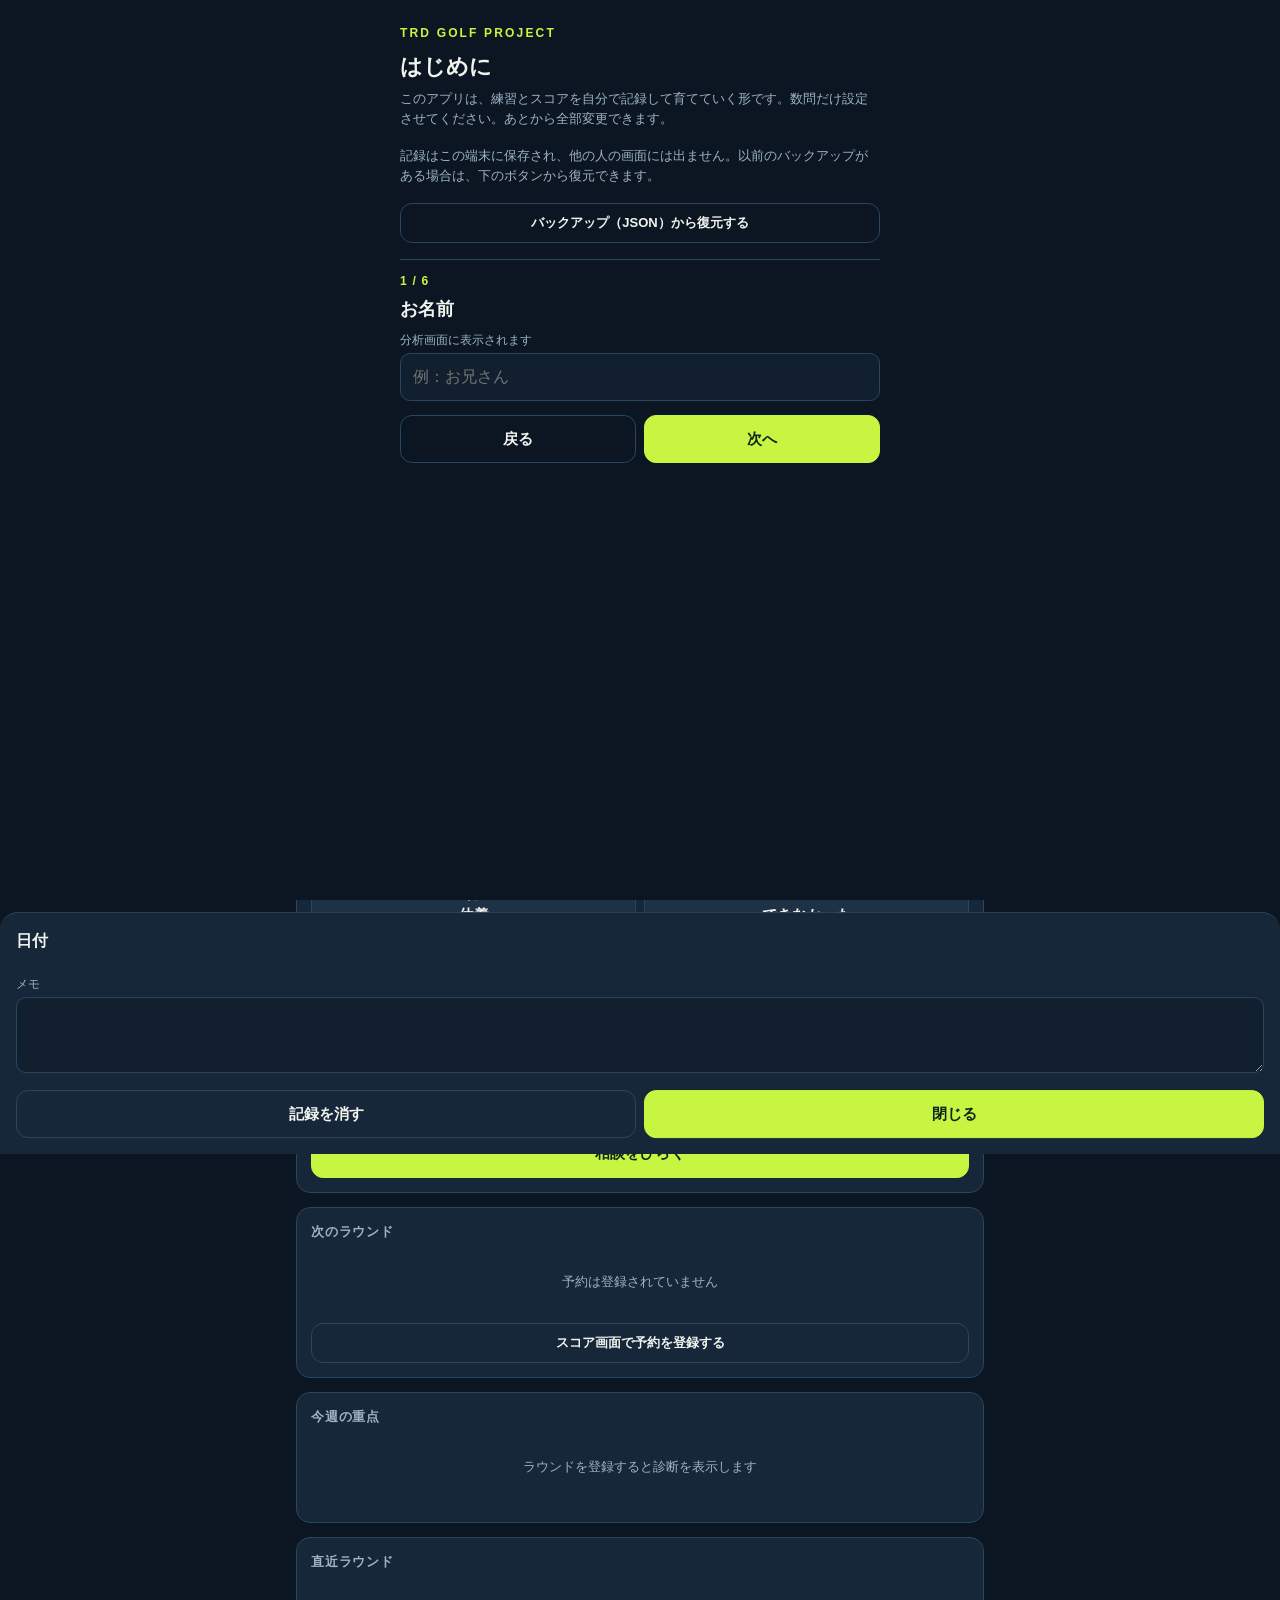
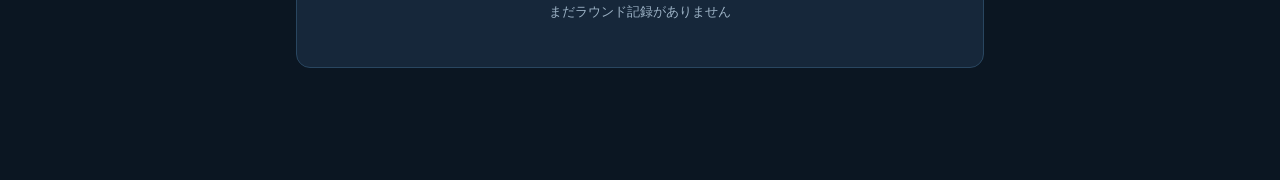
==== golf/index.html @ dbf5ac3a "無関係なエラーで警告帯が出る問題を修正 Safariの拡張機能など外部スクリプトのエラーは、詳細が伏せられた 「Script error.」（ファイル名・行番号なし）として届く。これをアプリの 異常と" ====
<!DOCTYPE html>
<html lang="ja">
  <head>
    <meta charset="UTF-8" />
    <meta
      name="viewport"
      content="width=device-width, initial-scale=1, viewport-fit=cover, maximum-scale=5"
    />
    <title>TRD GOLF PROJECT</title>
    <meta name="description" content="80台前半を、特別ではなく日常へ。練習継続・番手別キャリー・スコア管理を1つで。" />
    <meta name="theme-color" content="#0b1622" />
    <meta name="color-scheme" content="dark" />
    <meta name="robots" content="noindex" />

    <!-- iPhoneのホーム画面からアプリ風に起動する -->
    <meta name="apple-mobile-web-app-capable" content="yes" />
    <meta name="mobile-web-app-capable" content="yes" />
    <meta name="apple-mobile-web-app-status-bar-style" content="black-translucent" />
    <meta name="apple-mobile-web-app-title" content="TRD GOLF" />
    <link rel="apple-touch-icon" href="./icons/icon-180.png" />
    <link rel="icon" href="./icons/icon-192.png" />
    <link rel="manifest" href="./manifest.webmanifest" />
    <link rel="stylesheet" href="./css/style.css" />

    <!--
      読み込みに失敗したとき、無言で止まらずに理由を画面に出す。
      module より先に実行したいので、通常スクリプトで先頭に置く。
    -->
    <script>
      (function () {
        // 自分のスクリプト以外で起きたエラーは表示しない。
        // Safariの拡張機能や外部スクリプトのエラーは、ファイル名が空の
        // 「Script error.」として届くため、これを除外する。
        function isOurs(filename) {
          if (!filename) return false;
          return filename.indexOf(location.origin) === 0 || filename.charAt(0) === '/';
        }

        function showError(text) {
          var box = document.getElementById('boot-error');
          if (!box) {
            box = document.createElement('div');
            box.id = 'boot-error';
            box.setAttribute('role', 'alert');
            box.style.cssText =
              'position:fixed;left:0;right:0;top:0;z-index:999;background:#7a2a22;color:#ffe9e5;' +
              'font:13px/1.5 -apple-system,sans-serif;padding:12px 40px 12px 14px;white-space:pre-wrap;' +
              'word-break:break-word';
            var close = document.createElement('button');
            close.textContent = '×';
            close.setAttribute('aria-label', '閉じる');
            close.style.cssText =
              'position:absolute;top:6px;right:8px;width:32px;height:32px;border:none;background:none;' +
              'color:#ffe9e5;font-size:22px;line-height:1';
            close.onclick = function () {
              box.remove();
            };
            var text_ = document.createElement('span');
            text_.id = 'boot-error-text';
            box.appendChild(text_);
            box.appendChild(close);
            (document.body || document.documentElement).appendChild(box);
          }
          document.getElementById('boot-error-text').textContent =
            'アプリの読み込みでエラーが起きました。この文をそのまま送ってください。\n' + text;
        }

        window.addEventListener(
          'error',
          function (e) {
            if (e.target && e.target.tagName === 'SCRIPT') {
              var src = e.target.src || '';
              // 自分のスクリプトが読めなかったときだけ知らせる
              if (isOurs(src)) showError('スクリプトを読み込めません: ' + src);
              return;
            }
            if (!e.message) return;
            // 詳細が伏せられた外部エラーは無視する（アプリの動作には影響しない）
            if (!isOurs(e.filename)) return;
            showError(e.message + ' @ ' + e.filename + ':' + (e.lineno || ''));
          },
          true
        );

        window.addEventListener('unhandledrejection', function (e) {
          var reason = e.reason && e.reason.message ? e.reason.message : String(e.reason || '');
          // 外部サービス（クラウド同期）への接続失敗は画面側で案内しているので出さない
          if (!reason || reason.indexOf('Failed to fetch') >= 0 || reason.indexOf('NetworkError') >= 0) return;
          if (window.__trdGolfReady) return;
          showError('処理エラー: ' + reason);
        });

        // 起動できたかを確認する。app.js が動けば window.__trdGolfReady が立つ。
        window.addEventListener('load', function () {
          setTimeout(function () {
            if (!window.__trdGolfReady) {
              showError(
                '画面の初期化が完了しませんでした（対応していないブラウザの可能性があります）。\niOSのバージョンを設定＞一般＞情報でご確認ください。'
              );
            }
          }, 2500);
        });
      })();
    </script>
  </head>
  <body>
    <header class="app-header">
      <h1 class="app-title">TRD GOLF <span>PROJECT</span></h1>
      <p class="app-tagline">80台前半を、特別ではなく日常へ。</p>
    </header>

    <main>
      <!-- ================= ホーム ================= -->
      <div class="view" id="view-home">
        <div class="hero">
          <p class="hero-label">PROJECT DAY</p>
          <p class="hero-day" id="home-day">001</p>
          <p class="hero-sub" id="home-start">開始日 —</p>
          <div class="stat-grid">
            <div class="stat">
              <span class="stat-value" id="home-done">0</span>
              <span class="stat-label">実施日</span>
            </div>
            <div class="stat">
              <span class="stat-value" id="home-missed">0</span>
              <span class="stat-label">未実施日</span>
            </div>
            <div class="stat">
              <span class="stat-value accent" id="home-rate">—</span>
              <span class="stat-label">達成率</span>
            </div>
          </div>
        </div>

        <section class="card">
          <p class="card-title"><span id="home-today-label">今日のメニュー</span></p>
          <div class="menu-head">
            <div class="menu-day" id="home-weekday">日</div>
            <div>
              <p class="menu-title" id="home-menu-title">—</p>
              <p class="menu-meta" id="home-menu-meta">—</p>
            </div>
          </div>
          <ul class="steps" id="home-steps"></ul>
          <p class="section-note" id="home-menu-note"></p>
        </section>

        <section class="card">
          <p class="card-title">今日のステータス</p>
          <div class="btn-row" id="home-status"></div>
          <p class="inline-note" id="home-status-note">一部でも実施できた日は「一部だけ実施」で記録します。実施日として数えます。</p>
          <details class="group" style="margin-top: 10px">
            <summary>メモ・疲労度・痛みを記録する</summary>
            <div class="group-body">
              <div class="field">
                <label for="home-fatigue">疲労度（1:軽い 〜 5:重い）</label>
                <select id="home-fatigue">
                  <option value="">未入力</option>
                  <option value="1">1</option>
                  <option value="2">2</option>
                  <option value="3">3</option>
                  <option value="4">4</option>
                  <option value="5">5</option>
                </select>
              </div>
              <div class="field">
                <label for="home-pain">痛み</label>
                <select id="home-pain">
                  <option value="none">なし</option>
                  <option value="back">腰</option>
                  <option value="knee">膝</option>
                  <option value="shoulder">肩</option>
                  <option value="elbow">肘</option>
                </select>
              </div>
              <div class="field">
                <label for="home-memo">メモ</label>
                <textarea id="home-memo" placeholder="良かった感覚・気づき"></textarea>
              </div>
              <button class="btn-primary" id="home-memo-save">メモを保存</button>
            </div>
          </details>
        </section>

        <section class="card" id="home-consult-card">
          <p class="card-title">相談する</p>
          <p class="section-note" style="margin-top: 0">
            自分の記録をもとに答えます。数字の意味が分からないとき、何をすればいいか迷ったときに使ってください。
          </p>
          <button class="btn-primary" id="open-consult" style="width: 100%; margin-top: 10px">
            相談をひらく
          </button>
        </section>

        <section class="card" id="home-booking-card">
          <p class="card-title">次のラウンド</p>
          <div id="home-booking"></div>
        </section>

        <section class="card" id="home-advice-card">
          <p class="card-title">今週の重点</p>
          <div id="home-advice"></div>
        </section>

        <section class="card">
          <p class="card-title">直近ラウンド</p>
          <div id="home-last-round"></div>
        </section>
      </div>

      <!-- ================= 記録（カレンダー） ================= -->
      <div class="view" id="view-calendar" hidden>
        <section class="card">
          <div class="cal-nav">
            <button id="cal-prev" aria-label="前の月">‹</button>
            <span class="cal-month" id="cal-month">—</span>
            <button id="cal-next" aria-label="次の月">›</button>
          </div>
          <div class="cal-grid" id="cal-grid"></div>
          <div class="legend">
            <span><b>◎</b> 完了</span>
            <span><b>△</b> 一部</span>
            <span><b>休</b> 休養</span>
            <span><b>×</b> 未実施</span>
            <span>枠なし＝記録なし</span>
          </div>
          <p class="section-note">過去日をタップすると記録を修正できます。未来日は入力できません。</p>
        </section>

        <section class="card">
          <p class="card-title">この月の集計</p>
          <div class="stat-grid">
            <div class="stat">
              <span class="stat-value" id="cal-done">0</span>
              <span class="stat-label">実施日</span>
            </div>
            <div class="stat">
              <span class="stat-value" id="cal-missed">0</span>
              <span class="stat-label">未実施日</span>
            </div>
            <div class="stat">
              <span class="stat-value accent" id="cal-rate">—</span>
              <span class="stat-label">達成率</span>
            </div>
          </div>
          <p class="section-note">月曜（完全休養）は達成率の分母に含めません。</p>
        </section>

        <section class="card">
          <p class="card-title">プロジェクト設定</p>
          <div class="field">
            <label for="set-start">プロジェクト開始日</label>
            <input type="date" id="set-start" />
          </div>
          <div class="field-row">
            <div class="field">
              <label for="set-target">目標スコア</label>
              <input type="number" id="set-target" inputmode="numeric" min="60" max="120" />
            </div>
            <div class="field">
              <label for="set-first">第1段階の平均</label>
              <input type="number" id="set-first" inputmode="numeric" min="60" max="120" />
            </div>
          </div>
          <button class="btn-primary" id="set-save">設定を保存</button>
        </section>
      </div>

      <!-- ================= 練習 ================= -->
      <div class="view" id="view-practice" hidden>
        <section class="card">
          <p class="card-title">打ちっぱなし記録</p>
          <div class="field">
            <label for="rng-date">日付</label>
            <input type="date" id="rng-date" />
          </div>
          <p class="section-note" id="rng-menu-note"></p>
          <details class="group" open>
            <summary>7番アイアン（基準20球）</summary>
            <div class="group-body" id="rng-seven"></div>
          </details>
          <details class="group">
            <summary>ドライバー（10球・次打可能率）</summary>
            <div class="group-body" id="rng-driver"></div>
          </details>
          <details class="group">
            <summary>仮想グリーン攻略（10球）</summary>
            <div class="group-body" id="rng-green"></div>
          </details>
          <div class="field">
            <label for="rng-cue">今日効いたスイングの合図</label>
            <input type="text" id="rng-cue" placeholder="例：切り返しで右へ押し込む" />
          </div>
          <button class="btn-primary" id="rng-save">この日の練習を保存</button>
          <p class="inline-note" id="rng-saved-note"></p>
        </section>

        <section class="card">
          <p class="card-title">日曜の80球メニュー</p>
          <ul class="steps" id="sunday-drill"></ul>
        </section>

        <section class="card">
          <p class="card-title">番手別キャリー</p>
          <div class="carry-row carry-head">
            <span>番手</span><span style="text-align: right">基準(yd)</span><span style="text-align: right">安全(yd)</span>
          </div>
          <div id="carry-table"></div>
          <button class="btn-primary" id="carry-save" style="margin-top: 10px">キャリーを保存</button>
          <p class="section-note">
            番手選択は「基準」ではなく「安全」で決めると手前のミスが減ります。7Iは実測135〜140ydを前提にしています。
          </p>
        </section>

        <section class="card">
          <p class="card-title">直近4回の練習サマリ</p>
          <div id="range-summary"></div>
        </section>
      </div>

      <!-- ================= スコア ================= -->
      <div class="view" id="view-score" hidden>
        <section class="card">
          <p class="card-title">スコアを登録</p>
          <details class="group" id="score-form-group">
            <summary id="score-form-summary">＋ 新しいラウンドを登録する</summary>
            <div class="group-body">
              <input type="hidden" id="sc-id" />
              <div class="field">
                <label for="sc-date">日付 <span style="color: var(--lime)">必須</span></label>
                <input type="date" id="sc-date" />
              </div>
              <div class="field">
                <label for="sc-course">ゴルフ場 <span style="color: var(--lime)">必須</span></label>
                <select id="sc-course"></select>
                <p class="inline-note" id="sc-course-note"></p>
              </div>
              <div class="field-row">
                <div class="field">
                  <label for="sc-tee">使用ティー</label>
                  <select id="sc-tee">
                    <option value="レギュラー">レギュラー</option>
                    <option value="フロント">フロント</option>
                    <option value="バック">バック</option>
                    <option value="レディース">レディース</option>
                  </select>
                </div>
                <div class="field">
                  <label for="sc-holes">ホール数</label>
                  <select id="sc-holes">
                    <option value="18">18ホール</option>
                    <option value="9">9ホール（ハーフ）</option>
                  </select>
                </div>
              </div>
              <div class="field-row-3">
                <div class="field">
                  <label for="sc-out">OUT</label>
                  <input type="number" id="sc-out" inputmode="numeric" min="25" max="80" />
                </div>
                <div class="field">
                  <label for="sc-in">IN</label>
                  <input type="number" id="sc-in" inputmode="numeric" min="25" max="80" />
                </div>
                <div class="field">
                  <label for="sc-total">合計 <span style="color: var(--lime)">必須</span></label>
                  <input type="number" id="sc-total" inputmode="numeric" min="50" max="160" />
                </div>
              </div>
              <div class="field-row">
                <div class="field">
                  <label for="sc-putts">パット数</label>
                  <input type="number" id="sc-putts" inputmode="numeric" min="10" max="60" />
                </div>
                <div class="field">
                  <label for="sc-gir">パーオン数（/18）</label>
                  <input type="number" id="sc-gir" inputmode="numeric" min="0" max="18" />
                </div>
              </div>
              <div class="field-row">
                <div class="field">
                  <label for="sc-bogey">ボギーオン以内（/18）</label>
                  <input type="number" id="sc-bogey" inputmode="numeric" min="0" max="18" />
                </div>
                <div class="field">
                  <label for="sc-pen">OB・1ペナ数</label>
                  <input type="number" id="sc-pen" inputmode="numeric" min="0" max="20" />
                </div>
              </div>

              <details class="group">
                <summary>パット・グリーン周りの内訳</summary>
                <div class="group-body">
                  <div class="field-row">
                    <div class="field">
                      <label for="sc-3putt">3パット数</label>
                      <input type="number" id="sc-3putt" inputmode="numeric" min="0" max="18" />
                    </div>
                    <div class="field">
                      <label for="sc-3putt-gir">パーオン後の3パット</label>
                      <input type="number" id="sc-3putt-gir" inputmode="numeric" min="0" max="18" />
                    </div>
                  </div>
                  <div class="field-row">
                    <div class="field">
                      <label for="sc-shortside">ショートサイドへ外した回数</label>
                      <input type="number" id="sc-shortside" inputmode="numeric" min="0" max="18" />
                    </div>
                    <div class="field">
                      <label for="sc-carryshort">キャリー不足回数</label>
                      <input type="number" id="sc-carryshort" inputmode="numeric" min="0" max="18" />
                    </div>
                  </div>
                  <div class="field-row">
                    <div class="field">
                      <label for="sc-strategy">判断ミス回数</label>
                      <input type="number" id="sc-strategy" inputmode="numeric" min="0" max="18" />
                    </div>
                    <div class="field">
                      <label for="sc-triple">トリプル以上のホール数</label>
                      <input type="number" id="sc-triple" inputmode="numeric" min="0" max="18" />
                    </div>
                  </div>
                </div>
              </details>

              <details class="group">
                <summary>感覚と次回の課題</summary>
                <div class="group-body">
                  <div class="field">
                    <label for="sc-feel">今日もっとも良かった感覚</label>
                    <textarea id="sc-feel" placeholder="例：7Iでハンドファーストのまま打てた"></textarea>
                  </div>
                  <div class="field">
                    <label for="sc-next">次回の課題</label>
                    <textarea id="sc-next" placeholder="例：10m以上のファーストパットを1mに寄せる"></textarea>
                  </div>
                </div>
              </details>

              <div class="btn-row">
                <button class="btn-ghost" id="sc-cancel">クリア</button>
                <button class="btn-primary" id="sc-save">保存する</button>
              </div>
            </div>
          </details>
        </section>

        <section class="card">
          <p class="card-title">
            <span>ラウンド一覧</span>
            <span class="chip" id="score-count">0件</span>
          </p>
          <div id="score-list"></div>
        </section>

        <section class="card">
          <p class="card-title">次のラウンドの予約</p>
          <div id="bk-analysis"></div>
          <details class="group" id="booking-form-group">
            <summary id="booking-form-summary">予約を登録・変更する</summary>
            <div class="group-body">
              <div class="field-row">
                <div class="field">
                  <label for="bk-date">日付</label>
                  <input type="date" id="bk-date" />
                </div>
                <div class="field">
                  <label for="bk-tee">使用ティー</label>
                  <select id="bk-tee">
                    <option value="レギュラー">レギュラー</option>
                    <option value="フロント">フロント</option>
                    <option value="バック">バック</option>
                  </select>
                </div>
              </div>
              <div class="field">
                <label for="bk-course">ゴルフ場</label>
                <select id="bk-course"></select>
              </div>
              <div class="btn-row">
                <button class="btn-ghost" id="bk-delete">予約を取り消す</button>
                <button class="btn-primary" id="bk-save">予約を保存</button>
              </div>
            </div>
          </details>
        </section>

        <section class="card" id="course-section">
          <p class="card-title">ゴルフ場（コースレート）</p>
          <p class="section-note" style="margin-top: 0">
            コースレートとスロープを正しく入れるほど、難易度を補正した比較ができます。値はスコアカードまたは倶楽部の公式ページで確認できます。
          </p>
          <div id="course-list-view"></div>
          <details class="group" id="course-form-group" style="margin-top: 10px">
            <summary id="course-form-summary">＋ ゴルフ場を追加する</summary>
            <div class="group-body">
              <input type="hidden" id="co-id" />
              <div class="field">
                <label for="co-name">ゴルフ場名 <span style="color: var(--lime)">必須</span></label>
                <input type="text" id="co-name" placeholder="例：取手国際ゴルフ倶楽部" />
              </div>
              <div class="field-row">
                <div class="field">
                  <label for="co-tee">使用ティー</label>
                  <select id="co-tee">
                    <option value="レギュラー">レギュラー</option>
                    <option value="フロント">フロント</option>
                    <option value="バック">バック</option>
                  </select>
                </div>
                <div class="field">
                  <label for="co-par">パー</label>
                  <input type="number" id="co-par" inputmode="numeric" min="60" max="80" />
                </div>
              </div>
              <div class="field-row">
                <div class="field">
                  <label for="co-rate">コースレート</label>
                  <input type="number" id="co-rate" inputmode="decimal" step="0.1" min="55" max="80" />
                </div>
                <div class="field">
                  <label for="co-slope">スロープレーティング</label>
                  <input type="number" id="co-slope" inputmode="numeric" min="55" max="155" />
                </div>
              </div>
              <div class="field">
                <label for="co-yards">全長（yd）</label>
                <input type="number" id="co-yards" inputmode="numeric" min="3000" max="8000" />
              </div>
              <label class="step" style="margin-bottom: 10px">
                <input type="checkbox" id="co-verified" />
                <span>スコアカードで確認済み</span>
              </label>
              <div class="field">
                <label for="co-memo">コースのメモ（グリーン・砲台・危険地帯）</label>
                <textarea id="co-memo" placeholder="例：2グリーンで奥はOB。10番以降は左が池。"></textarea>
              </div>
              <div class="btn-row">
                <button class="btn-ghost" id="co-cancel">クリア</button>
                <button class="btn-primary" id="co-save">保存する</button>
              </div>
            </div>
          </details>
        </section>
      </div>

      <!-- ================= 分析 ================= -->
      <div class="view" id="view-analysis" hidden>
        <section class="card">
          <p class="card-title">現在地（コースレート基準）</p>
          <div class="kpi-grid" id="an-rating-kpi"></div>
          <p class="section-note" id="an-rating-note"></p>
        </section>

        <section class="card" id="an-findings-card">
          <p class="card-title">診断（直近5ラウンド）</p>
          <div id="an-findings"></div>
        </section>

        <section class="card" id="an-watch-card">
          <p class="card-title">気になるポイント</p>
          <div id="an-watch"></div>
        </section>

        <section class="card" id="an-plan-card">
          <p class="card-title">練習プランの変更案</p>
          <div id="an-plan"></div>
        </section>

        <section class="card" id="an-data-card">
          <p class="card-title">次に取りたいデータ</p>
          <p class="section-note" style="margin-top: 0">
            診断で判別できなかった点を確定させるための計測です。取れた項目はチェックすると、次の診断で「取得済み」として扱います。
          </p>
          <div id="an-data-requests"></div>
        </section>

        <section class="card">
          <p class="card-title">ゴルフ場別の成績</p>
          <div id="an-course-stats"></div>
        </section>

        <section class="card">
          <p class="card-title">数値の詳細</p>
          <details class="group">
            <summary>スコアと推移</summary>
            <div class="group-body">
              <div class="kpi-grid" id="an-score-kpi"></div>
              <div id="chart-score"></div>
              <div class="chart-legend">
                <span><i style="background: #c8f542"></i>スコア</span>
                <span><i style="background: #59c2f5"></i>3ラウンド移動平均</span>
              </div>
            </div>
          </details>

          <details class="group">
            <summary>グリーンとパット</summary>
            <div class="group-body">
              <div class="kpi-grid" id="an-green-kpi"></div>
              <div id="chart-gir"></div>
              <div class="chart-legend">
                <span><i style="background: #c8f542"></i>パーオン率(%)</span>
                <span><i style="background: #59c2f5"></i>3ラウンド移動平均</span>
              </div>
              <p class="section-note">
                パット数の増加は、パーオンが増えてロングパットが残った結果でも起こります。パット数だけで良し悪しを判断しません。
              </p>
            </div>
          </details>

          <details class="group">
            <summary>ミスの内訳（1ラウンド平均）</summary>
            <div class="group-body">
              <div class="kpi-grid" id="an-miss-kpi"></div>
              <p class="section-note">
                楽天GORAでFWキープ率0%が続く箇所とOBがほぼ0の箇所は未入力の可能性があるため、ペナルティは参考値として扱います。
              </p>
            </div>
          </details>

          <details class="group">
            <summary>練習量との関係</summary>
            <div class="group-body">
              <div class="kpi-grid" id="an-practice-kpi"></div>
              <div id="an-practice-score"></div>
            </div>
          </details>
        </section>

        <section class="card">
          <p class="card-title">クラウド同期（Googleログイン）</p>
          <div id="cloud-status"></div>
          <div id="cloud-actions"></div>
          <details class="group" id="cloud-setup-group" style="margin-top: 10px">
            <summary>クラウド設定を貼り付ける</summary>
            <div class="group-body">
              <p class="section-note" style="margin-top: 0">
                Firebaseコンソールで作ったウェブアプリの構成（apiKey などが並んだもの）を、そのまま貼り付けて保存します。
                この値は公開しても問題のない識別子で、データの保護はサーバー側のルールで行います。
              </p>
              <div class="field">
                <label for="cloud-config">Firebaseの構成</label>
                <textarea id="cloud-config" rows="6" placeholder='{ "apiKey": "...", "authDomain": "...", "projectId": "...", "appId": "..." }'></textarea>
              </div>
              <div class="btn-row">
                <button class="btn-ghost" id="cloud-config-clear">設定を消す</button>
                <button class="btn-primary" id="cloud-config-save">保存して接続</button>
              </div>
            </div>
          </details>
        </section>

        <section class="card">
          <p class="card-title">利用者</p>
          <div id="profile-status"></div>
          <label class="focus-option" style="margin-top: 12px">
            <input type="checkbox" id="advice-toggle" />
            <span>診断とアドバイスを表示する</span>
          </label>
          <p class="section-note" style="margin-top: 0">
            オフにすると、診断・気になるポイント・練習プランの変更案・次に取りたいデータを表示せず、数値と推移だけになります。
            相談画面は自分から開いたときだけ使えます。
          </p>
          <button class="btn-ghost btn-small" id="profile-reset" style="width: 100%; margin-top: 10px">
            利用者を選び直す
          </button>
        </section>

        <section class="card">
          <p class="card-title">データ管理</p>
          <p class="section-note" style="margin-top: 0">
            入力データはこの端末のブラウザ内だけに保存され、外部へは送信されません。機種変更やブラウザ履歴の削除で消えるため、時々バックアップを取ってください。
          </p>
          <div class="btn-row" style="margin-top: 10px">
            <button id="data-export">JSONを書き出す</button>
            <button id="data-import-btn">JSONを読み込む</button>
          </div>
          <input type="file" id="data-import" accept="application/json,.json" hidden />
          <hr class="sep" />
          <button class="btn-danger btn-small" id="data-reset">この端末の入力データを消去する</button>
        </section>
      </div>
    </main>

    <nav class="tabbar" id="tabbar" aria-label="メインナビゲーション">
      <button class="tab" data-view="home" aria-current="page">
        <svg viewBox="0 0 24 24"><path d="M3 10.5 12 4l9 6.5V20a1 1 0 0 1-1 1h-5v-6H9v6H4a1 1 0 0 1-1-1z" /></svg>
        ホーム
      </button>
      <button class="tab" data-view="calendar">
        <svg viewBox="0 0 24 24"><rect x="3" y="5" width="18" height="16" rx="2" /><path d="M3 10h18M8 3v4M16 3v4" /></svg>
        記録
      </button>
      <button class="tab" data-view="practice">
        <svg viewBox="0 0 24 24"><path d="M6 21c2-6 6-10 12-13" /><circle cx="17" cy="6" r="3" /><path d="M4 21h8" /></svg>
        練習
      </button>
      <button class="tab" data-view="score">
        <svg viewBox="0 0 24 24"><path d="M6 3h9l4 4v14a1 1 0 0 1-1 1H6a1 1 0 0 1-1-1V4a1 1 0 0 1 1-1z" /><path d="M14 3v5h5M9 13h6M9 17h4" /></svg>
        スコア
      </button>
      <button class="tab" data-view="analysis">
        <svg viewBox="0 0 24 24"><path d="M4 20V10M10 20V4M16 20v-7M22 20H2" /></svg>
        分析
      </button>
    </nav>

    <div class="sheet-backdrop" id="sheet-backdrop"></div>
    <div class="sheet" id="sheet" role="dialog" aria-modal="true" aria-labelledby="sheet-title">
      <h2 id="sheet-title">日付</h2>
      <div class="btn-row" id="sheet-status"></div>
      <div class="field" style="margin-top: 10px">
        <label for="sheet-memo">メモ</label>
        <textarea id="sheet-memo"></textarea>
      </div>
      <div class="btn-row">
        <button class="btn-ghost" id="sheet-clear">記録を消す</button>
        <button class="btn-primary" id="sheet-close">閉じる</button>
      </div>
    </div>

    <!-- 相談画面 -->
    <div class="consult" id="consult" hidden>
      <div class="consult-header">
        <button class="consult-close" id="consult-close" aria-label="閉じる">×</button>
        <span class="consult-title">相談</span>
        <button class="consult-reset" id="consult-reset">最初から</button>
      </div>
      <div class="consult-log" id="consult-log"></div>
      <div class="consult-foot">
        <p class="consult-hint">聞きたいことを選んでください</p>
        <div class="consult-chips" id="consult-chips"></div>
        <button class="btn-small" id="consult-copy" style="width: 100%; margin-top: 8px">
          この内容をコピー（ChatGPTなどに貼る用）
        </button>
      </div>
    </div>

    <!-- 初回起動：誰のデータとして使うかを選ぶ -->
    <div class="setup" id="setup" hidden>
      <div class="setup-inner">
        <p class="hero-label">TRD GOLF PROJECT</p>
        <h2 class="setup-title">はじめに</h2>
        <p class="setup-note">
          このアプリは、練習とスコアを自分で記録して育てていく形です。数問だけ設定させてください。あとから全部変更できます。
        </p>
        <p class="setup-note">
          記録はこの端末に保存され、他の人の画面には出ません。以前のバックアップがある場合は、下のボタンから復元できます。
        </p>
        <button class="btn-ghost btn-small" id="setup-restore" style="width: 100%; margin-bottom: 4px">
          バックアップ（JSON）から復元する
        </button>
        <input type="file" id="setup-restore-file" accept="application/json,.json" hidden />

        <div id="setup-wizard">
          <hr class="sep" />
          <p class="setup-step" id="setup-step-label">1 / 4</p>

          <div class="setup-page" id="setup-page-1">
            <h3 class="setup-heading">お名前</h3>
            <div class="field">
              <label for="setup-name">分析画面に表示されます</label>
              <input type="text" id="setup-name" placeholder="例：お兄さん" />
            </div>
          </div>

          <div class="setup-page" id="setup-page-2" hidden>
            <h3 class="setup-heading">スコアの目安</h3>
            <p class="setup-note">分からなければ空欄のままで大丈夫です。あとから変えられます。</p>
            <div class="field-row">
              <div class="field">
                <label for="setup-current">今の平均スコア</label>
                <input type="number" id="setup-current" inputmode="numeric" min="60" max="160" placeholder="例：100" />
              </div>
              <div class="field">
                <label for="setup-target">目標スコア</label>
                <input type="number" id="setup-target" inputmode="numeric" min="60" max="160" placeholder="例：90" />
              </div>
            </div>
          </div>

          <div class="setup-page" id="setup-page-3" hidden>
            <h3 class="setup-heading">練習できる曜日</h3>
            <p class="setup-note">選ばなかった曜日は休養日になり、達成率の計算に入りません。</p>
            <div class="weekday-picker" id="setup-days"></div>
            <div class="field-row" style="margin-top: 12px">
              <div class="field">
                <label for="setup-minutes">1回の時間</label>
                <select id="setup-minutes">
                  <option value="10">10分</option>
                  <option value="15" selected>15分</option>
                  <option value="20">20分</option>
                  <option value="30">30分</option>
                </select>
              </div>
              <div class="field">
                <label for="setup-range">打ちっぱなしに行く日</label>
                <select id="setup-range">
                  <option value="">行かない・不定期</option>
                  <option value="0">日曜</option>
                  <option value="1">月曜</option>
                  <option value="2">火曜</option>
                  <option value="3">水曜</option>
                  <option value="4">木曜</option>
                  <option value="5">金曜</option>
                  <option value="6">土曜</option>
                </select>
              </div>
            </div>
          </div>

          <div class="setup-page" id="setup-page-4" hidden>
            <h3 class="setup-heading">今の課題</h3>
            <p class="setup-note">当てはまるものを選びます（複数可）。練習メニューの中身が変わります。</p>
            <div id="setup-focus"></div>
          </div>

          <div class="setup-page" id="setup-page-5" hidden>
            <h3 class="setup-heading">アドバイスの表示</h3>
            <p class="setup-note">
              記録した数値をもとに、改善点や練習メニューの変更案を出す機能です。数値だけを見たい場合はオフにできます。あとから変更できます。
            </p>
            <button class="setup-choice" id="setup-advice-on">
              <span class="setup-choice-title">アドバイスを受け取る</span>
              <span class="setup-choice-desc">
                診断・気になるポイント・練習プランの変更案・次に取りたいデータを表示します。
              </span>
            </button>
            <button class="setup-choice" id="setup-advice-off">
              <span class="setup-choice-title">数値だけ見る</span>
              <span class="setup-choice-desc">
                スコアと練習の記録・グラフだけを表示します。相談画面は自分から開いたときだけ使えます。
              </span>
            </button>
          </div>

          <div class="setup-page" id="setup-page-6" hidden>
            <h3 class="setup-heading">この内容で始めます</h3>
            <div id="setup-summary"></div>
            <p class="setup-note">週間メニューは、あとから分析画面の診断に応じて変更できます。</p>
          </div>

          <div class="btn-row" style="margin-top: 14px">
            <button class="btn-ghost" id="setup-back">戻る</button>
            <button class="btn-primary" id="setup-next">次へ</button>
          </div>
        </div>
      </div>
    </div>

    <div class="toast" id="toast" role="status" aria-live="polite"></div>

    <script type="module" src="./js/app.js"></script>
    <script>
      // オフラインでも起動できるようにする（PWA）
      if ('serviceWorker' in navigator && location.protocol.startsWith('http')) {
        window.addEventListener('load', () => {
          navigator.serviceWorker.register('./sw.js').catch(() => {});
        });
      }
    </script>
  </body>
</html>
---- golf/css/style.css ----
/* TRD GOLF PROJECT — モバイルファースト。iPhone 375px幅で横スクロールを発生させない。 */

:root {
  --navy: #0b1622;
  --navy-2: #111f2e;
  --card: #16273a;
  --card-2: #1d3247;
  --line: #294660;
  --lime: #c8f542;
  --lime-dark: #9ac91f;
  --off: #f1f4ee;
  --muted: #9db3c6;
  --done: #c8f542;
  --partial: #f6c445;
  --rest-color: #6f8ba5;
  --missed: #ef6a5a;
  --radius: 14px;
  --tap: 48px;
  --nav-h: 62px;
}

* {
  box-sizing: border-box;
  -webkit-tap-highlight-color: transparent;
}

html,
body {
  margin: 0;
  padding: 0;
  max-width: 100%;
  overflow-x: hidden;
}

body {
  background: var(--navy);
  color: var(--off);
  font-family: -apple-system, BlinkMacSystemFont, 'Hiragino Sans', 'Hiragino Kaku Gothic ProN',
    'Noto Sans JP', 'Segoe UI', sans-serif;
  font-size: 16px;
  line-height: 1.5;
  -webkit-text-size-adjust: 100%;
  padding-bottom: calc(var(--nav-h) + env(safe-area-inset-bottom) + 12px);
}

/* ---------- ヘッダー ---------- */
.app-header {
  position: sticky;
  top: 0;
  z-index: 20;
  background: linear-gradient(180deg, var(--navy) 70%, rgba(11, 22, 34, 0.85));
  padding: calc(env(safe-area-inset-top) + 10px) 16px 10px;
  display: flex;
  align-items: baseline;
  justify-content: space-between;
  gap: 8px;
  border-bottom: 1px solid rgba(41, 70, 96, 0.5);
}

.app-title {
  font-size: 15px;
  font-weight: 800;
  letter-spacing: 0.08em;
  margin: 0;
  white-space: nowrap;
}

.app-title span {
  color: var(--lime);
}

.app-tagline {
  font-size: 11px;
  color: var(--muted);
  margin: 0;
  min-width: 0;
  white-space: nowrap;
  overflow: hidden;
  text-overflow: ellipsis;
}

/* 狭い端末ではタグラインを隠し、アプリ名を1行に保つ */
@media (max-width: 359px) {
  .app-tagline {
    display: none;
  }
}

/* ---------- レイアウト ---------- */
main {
  padding: 14px 16px 24px;
  max-width: 720px;
  margin: 0 auto;
}

.view[hidden] {
  display: none;
}

section.card {
  background: var(--card);
  border: 1px solid var(--line);
  border-radius: var(--radius);
  padding: 14px;
  margin-bottom: 14px;
}

.card-title {
  font-size: 13px;
  font-weight: 700;
  letter-spacing: 0.06em;
  color: var(--muted);
  margin: 0 0 10px;
  display: flex;
  align-items: center;
  justify-content: space-between;
  gap: 8px;
}

.section-note {
  font-size: 12px;
  color: var(--muted);
  margin: 8px 0 0;
}

/* ---------- PROJECT DAY ---------- */
.hero {
  background: linear-gradient(150deg, #16303f 0%, var(--card) 60%);
  border: 1px solid var(--line);
  border-radius: 18px;
  padding: 16px;
  margin-bottom: 14px;
}

.hero-label {
  font-size: 12px;
  letter-spacing: 0.18em;
  color: var(--lime);
  font-weight: 700;
  margin: 0;
}

.hero-day {
  font-size: 60px;
  line-height: 1;
  font-weight: 800;
  margin: 4px 0 2px;
  font-variant-numeric: tabular-nums;
  letter-spacing: -0.02em;
}

.hero-sub {
  font-size: 12px;
  color: var(--muted);
  margin: 0;
}

.stat-grid {
  display: grid;
  grid-template-columns: repeat(3, 1fr);
  gap: 8px;
  margin-top: 14px;
}

.stat {
  background: rgba(11, 22, 34, 0.55);
  border: 1px solid var(--line);
  border-radius: 12px;
  padding: 10px 8px;
  text-align: center;
}

.stat-value {
  font-size: 22px;
  font-weight: 800;
  font-variant-numeric: tabular-nums;
  display: block;
}

.stat-value.accent {
  color: var(--lime);
}

.stat-label {
  font-size: 11px;
  color: var(--muted);
}

/* ---------- 今日のメニュー ---------- */
.menu-head {
  display: flex;
  align-items: center;
  gap: 10px;
  margin-bottom: 8px;
}

.menu-day {
  width: 42px;
  height: 42px;
  flex: 0 0 42px;
  border-radius: 12px;
  background: var(--lime);
  color: #10261a;
  font-weight: 800;
  display: grid;
  place-items: center;
  font-size: 18px;
}

.menu-title {
  font-size: 18px;
  font-weight: 700;
  margin: 0;
}

.menu-meta {
  font-size: 12px;
  color: var(--muted);
  margin: 0;
}

.steps {
  list-style: none;
  margin: 10px 0 0;
  padding: 0;
}

.steps li {
  margin: 0 0 6px;
}

.step {
  display: flex;
  align-items: center;
  gap: 10px;
  min-height: var(--tap);
  background: var(--card-2);
  border: 1px solid var(--line);
  border-radius: 10px;
  padding: 8px 12px;
  font-size: 14px;
  cursor: pointer;
}

.step input {
  width: 22px;
  height: 22px;
  accent-color: var(--lime-dark);
  flex: 0 0 22px;
}

.step.checked {
  border-color: var(--lime-dark);
}

.step.checked span {
  color: var(--lime);
}

/* ---------- ボタン ---------- */
.btn-row {
  display: grid;
  grid-template-columns: repeat(2, 1fr);
  gap: 8px;
}

button,
.btn {
  font-family: inherit;
  font-size: 15px;
  min-height: var(--tap);
  border-radius: 12px;
  border: 1px solid var(--line);
  background: var(--card-2);
  color: var(--off);
  font-weight: 700;
  padding: 10px 12px;
  cursor: pointer;
}

button:active {
  transform: scale(0.99);
}

.btn-primary {
  background: var(--lime);
  border-color: var(--lime);
  color: #10261a;
}

.btn-ghost {
  background: transparent;
}

.btn-danger {
  background: transparent;
  border-color: #7a3a34;
  color: #ef8b7e;
}

.btn-small {
  min-height: 40px;
  font-size: 13px;
  padding: 6px 10px;
}

.status-btn {
  display: flex;
  flex-direction: column;
  align-items: center;
  gap: 2px;
  line-height: 1.2;
}

.status-btn .mark {
  font-size: 18px;
}

.status-btn[aria-pressed='true'] {
  outline: 2px solid var(--lime);
  outline-offset: 1px;
}

.status-btn[data-status='done'][aria-pressed='true'] {
  background: var(--done);
  color: #10261a;
  border-color: var(--done);
}

.status-btn[data-status='partial'][aria-pressed='true'] {
  background: var(--partial);
  color: #2b2110;
  border-color: var(--partial);
}

.status-btn[data-status='rest'][aria-pressed='true'] {
  background: var(--rest-color);
  color: #0b1622;
  border-color: var(--rest-color);
}

.status-btn[data-status='missed'][aria-pressed='true'] {
  background: var(--missed);
  color: #2b0f0b;
  border-color: var(--missed);
}

/* ---------- 助言 ---------- */
.advice {
  border-left: 3px solid var(--lime);
  background: rgba(200, 245, 66, 0.08);
  border-radius: 0 10px 10px 0;
  padding: 10px 12px;
  margin-bottom: 8px;
}

.advice.good {
  border-left-color: #59c2f5;
  background: rgba(89, 194, 245, 0.08);
}

.advice h3 {
  margin: 0 0 4px;
  font-size: 15px;
}

.advice p {
  margin: 0;
  font-size: 13px;
  color: #d6e2ec;
}

.advice .action-line {
  margin-top: 6px;
  color: var(--lime);
  font-weight: 700;
  font-size: 13px;
}

.watch {
  border-left: 3px solid var(--partial);
  background: rgba(246, 196, 69, 0.08);
  border-radius: 0 10px 10px 0;
  padding: 10px 12px;
  margin-bottom: 8px;
}

.watch h3 {
  margin: 0 0 4px;
  font-size: 14px;
}

.watch p {
  margin: 0;
  font-size: 13px;
  color: #d6e2ec;
}

/* ---------- コース・予約 ---------- */
.course-row {
  border-bottom: 1px solid var(--line);
  padding: 10px 0;
}

.course-row:last-child {
  border-bottom: none;
}

.course-row-head {
  display: flex;
  align-items: center;
  justify-content: space-between;
  gap: 8px;
}

.course-name {
  font-size: 15px;
  font-weight: 700;
  word-break: break-word;
}

.chip.warn {
  border-color: var(--partial);
  color: var(--partial);
}

.booking-head {
  display: flex;
  align-items: flex-start;
  justify-content: space-between;
  gap: 10px;
}

.booking-days {
  flex: 0 0 auto;
  background: var(--lime);
  color: #10261a;
  border-radius: 999px;
  padding: 6px 12px;
  font-size: 14px;
  font-weight: 800;
  white-space: nowrap;
}

.plan-change {
  border: 1px solid var(--line);
  background: var(--card-2);
  border-radius: 12px;
  padding: 12px;
  margin-bottom: 10px;
}

.plan-head {
  margin: 0 0 4px;
  font-size: 14px;
  font-weight: 700;
}

.plan-change .steps {
  margin: 8px 0 10px;
}

.plan-change .step {
  min-height: 40px;
  font-size: 13px;
}

.data-request {
  border: 1px solid var(--line);
  border-radius: 12px;
  padding: 10px 12px;
  margin-bottom: 10px;
}

.data-request .step {
  background: transparent;
  border: none;
  padding: 0;
  min-height: 40px;
  font-weight: 700;
  font-size: 14px;
}

.data-request.collected {
  border-color: var(--lime-dark);
}

/* ---------- カレンダー ---------- */
.cal-nav {
  display: flex;
  align-items: center;
  justify-content: space-between;
  gap: 8px;
  margin-bottom: 10px;
}

.cal-nav button {
  width: 44px;
  min-height: 44px;
  padding: 0;
}

.cal-month {
  font-size: 17px;
  font-weight: 800;
}

.cal-grid {
  display: grid;
  grid-template-columns: repeat(7, 1fr);
  gap: 4px;
}

.cal-head {
  text-align: center;
  font-size: 11px;
  color: var(--muted);
  padding-bottom: 4px;
}

.cal-head.sun {
  color: #ef8b7e;
}

.cal-head.sat {
  color: #7fbde8;
}

.cal-cell {
  aspect-ratio: 1 / 1;
  border-radius: 10px;
  border: 1px solid var(--line);
  background: var(--card-2);
  display: flex;
  flex-direction: column;
  align-items: center;
  justify-content: center;
  gap: 1px;
  padding: 0;
  font-size: 12px;
  min-height: 0;
  color: var(--off);
}

.cal-cell .d {
  font-size: 12px;
  font-variant-numeric: tabular-nums;
}

.cal-cell .m {
  font-size: 13px;
  font-weight: 800;
  line-height: 1;
}

.cal-cell.empty {
  border: none;
  background: transparent;
}

.cal-cell.outside {
  opacity: 0.35;
}

.cal-cell:disabled {
  opacity: 0.3;
}

.cal-cell.today {
  outline: 2px solid var(--lime);
  outline-offset: -2px;
}

.cal-cell.s-done {
  background: rgba(200, 245, 66, 0.22);
  border-color: var(--done);
  color: var(--done);
}

.cal-cell.s-partial {
  background: rgba(246, 196, 69, 0.2);
  border-color: var(--partial);
  color: var(--partial);
}

.cal-cell.s-rest {
  background: rgba(111, 139, 165, 0.18);
  border-color: var(--rest-color);
  color: #bcd0e0;
}

.cal-cell.s-missed {
  background: rgba(239, 106, 90, 0.18);
  border-color: var(--missed);
  color: #ef8b7e;
}

.legend {
  display: flex;
  flex-wrap: wrap;
  gap: 8px;
  margin-top: 10px;
  font-size: 12px;
  color: var(--muted);
}

.legend span b {
  color: var(--off);
}

/* ---------- フォーム ---------- */
label {
  display: block;
  font-size: 12px;
  color: var(--muted);
  margin-bottom: 4px;
}

input[type='text'],
input[type='number'],
input[type='date'],
select,
textarea {
  width: 100%;
  min-height: var(--tap);
  background: var(--navy-2);
  border: 1px solid var(--line);
  border-radius: 10px;
  color: var(--off);
  padding: 10px 12px;
  font-size: 16px; /* iOSで自動ズームさせない */
  font-family: inherit;
}

textarea {
  min-height: 76px;
  resize: vertical;
}

input:focus,
select:focus,
textarea:focus {
  outline: 2px solid var(--lime-dark);
  border-color: var(--lime-dark);
}

.field {
  margin-bottom: 10px;
}

.field-row {
  display: grid;
  grid-template-columns: 1fr 1fr;
  gap: 8px;
}

.field-row-3 {
  display: grid;
  grid-template-columns: repeat(3, 1fr);
  gap: 8px;
}

details.group {
  border: 1px solid var(--line);
  border-radius: 12px;
  margin-bottom: 10px;
  background: var(--card-2);
  overflow: hidden;
}

details.group > summary {
  min-height: var(--tap);
  display: flex;
  align-items: center;
  padding: 10px 12px;
  font-size: 14px;
  font-weight: 700;
  cursor: pointer;
  list-style: none;
}

details.group > summary::-webkit-details-marker {
  display: none;
}

details.group > summary::after {
  content: '＋';
  margin-left: auto;
  color: var(--lime);
}

details.group[open] > summary::after {
  content: '−';
}

details.group > .group-body {
  padding: 0 12px 12px;
}

/* ---------- カウンター ---------- */
.counter {
  display: flex;
  align-items: center;
  justify-content: space-between;
  gap: 8px;
  padding: 6px 0;
  border-bottom: 1px dashed rgba(41, 70, 96, 0.7);
}

.counter:last-child {
  border-bottom: none;
}

.counter-label {
  font-size: 14px;
  flex: 1 1 auto;
}

.counter-controls {
  display: flex;
  align-items: center;
  gap: 6px;
  flex: 0 0 auto;
}

.counter-controls button {
  width: 44px;
  min-height: 44px;
  padding: 0;
  font-size: 20px;
  font-weight: 800;
}

.counter-value {
  min-width: 34px;
  text-align: center;
  font-size: 20px;
  font-weight: 800;
  font-variant-numeric: tabular-nums;
}

/* ---------- キャリー表 ---------- */
.carry-row {
  display: grid;
  grid-template-columns: 62px 1fr 1fr;
  gap: 8px;
  align-items: center;
  padding: 6px 0;
  border-bottom: 1px solid rgba(41, 70, 96, 0.5);
}

.carry-row:last-child {
  border-bottom: none;
}

.carry-club {
  font-weight: 800;
  font-size: 14px;
}

.carry-head {
  font-size: 11px;
  color: var(--muted);
  border-bottom: none;
}

.carry-row input {
  min-height: 44px;
  text-align: right;
  padding: 8px 10px;
}

/* ---------- スコアカード ---------- */
.score-card {
  background: var(--card);
  border: 1px solid var(--line);
  border-radius: var(--radius);
  padding: 12px;
  margin-bottom: 10px;
}

.score-top {
  display: flex;
  align-items: flex-start;
  justify-content: space-between;
  gap: 10px;
}

.score-course {
  font-size: 15px;
  font-weight: 700;
  margin: 0;
  word-break: break-word;
}

.score-date {
  font-size: 12px;
  color: var(--muted);
  margin: 0;
}

.score-total {
  font-size: 34px;
  font-weight: 800;
  line-height: 1;
  font-variant-numeric: tabular-nums;
  flex: 0 0 auto;
}

.score-total.best {
  color: var(--lime);
}

.score-chips {
  display: flex;
  flex-wrap: wrap;
  gap: 6px;
  margin-top: 10px;
}

.chip {
  font-size: 12px;
  background: var(--navy-2);
  border: 1px solid var(--line);
  border-radius: 999px;
  padding: 4px 10px;
  color: #cdddea;
  font-variant-numeric: tabular-nums;
}

.chip b {
  color: var(--off);
}

.chip.seed {
  border-color: #3c5a76;
  color: var(--muted);
}

.score-detail {
  margin-top: 10px;
  border-top: 1px solid var(--line);
  padding-top: 10px;
  font-size: 13px;
}

.kv {
  display: flex;
  justify-content: space-between;
  gap: 10px;
  padding: 3px 0;
}

.kv span:first-child {
  color: var(--muted);
}

.kv span:last-child {
  font-variant-numeric: tabular-nums;
}

/* ---------- 分析 ---------- */
.kpi-grid {
  display: grid;
  grid-template-columns: repeat(2, 1fr);
  gap: 8px;
}

.kpi {
  background: var(--card-2);
  border: 1px solid var(--line);
  border-radius: 12px;
  padding: 10px;
}

.kpi-label {
  font-size: 11px;
  color: var(--muted);
  display: block;
}

.kpi-value {
  font-size: 24px;
  font-weight: 800;
  font-variant-numeric: tabular-nums;
}

.kpi-value small {
  font-size: 12px;
  font-weight: 600;
  color: var(--muted);
}

.kpi-sub {
  font-size: 11px;
  color: var(--muted);
}

.chart {
  width: 100%;
  height: auto;
  display: block;
  margin-top: 6px;
  touch-action: pan-y;
}

.chart-legend {
  display: flex;
  gap: 12px;
  font-size: 11px;
  color: var(--muted);
  margin-top: 4px;
}

.chart-legend i {
  display: inline-block;
  width: 14px;
  height: 3px;
  border-radius: 2px;
  margin-right: 4px;
  vertical-align: middle;
}

/* ---------- 下部ナビ ---------- */
.tabbar {
  position: fixed;
  left: 0;
  right: 0;
  bottom: 0;
  z-index: 30;
  display: grid;
  grid-template-columns: repeat(5, 1fr);
  background: rgba(13, 26, 40, 0.96);
  backdrop-filter: blur(10px);
  border-top: 1px solid var(--line);
  padding-bottom: env(safe-area-inset-bottom);
}

.tab {
  border: none;
  background: none;
  border-radius: 0;
  min-height: var(--nav-h);
  display: flex;
  flex-direction: column;
  align-items: center;
  justify-content: center;
  gap: 2px;
  color: var(--muted);
  font-size: 10px;
  font-weight: 700;
  padding: 6px 2px;
}

.tab svg {
  width: 22px;
  height: 22px;
  stroke: currentColor;
  fill: none;
  stroke-width: 1.8;
  stroke-linecap: round;
  stroke-linejoin: round;
}

.tab[aria-current='page'] {
  color: var(--lime);
}

/* ---------- 相談画面 ---------- */
.consult {
  position: fixed;
  inset: 0;
  z-index: 70;
  background: var(--navy);
  display: flex;
  flex-direction: column;
}

.consult[hidden] {
  display: none;
}

.consult-header {
  display: flex;
  align-items: center;
  gap: 8px;
  padding: calc(env(safe-area-inset-top) + 10px) 12px 10px;
  border-bottom: 1px solid var(--line);
  flex: 0 0 auto;
}

.consult-title {
  flex: 1 1 auto;
  text-align: center;
  font-weight: 800;
  font-size: 16px;
}

.consult-close,
.consult-reset {
  min-height: 40px;
  border: none;
  background: none;
  color: var(--muted);
  font-size: 13px;
  padding: 0 8px;
  flex: 0 0 auto;
}

.consult-close {
  font-size: 26px;
  line-height: 1;
  color: var(--off);
  width: 44px;
}

.consult-log {
  flex: 1 1 auto;
  overflow-y: auto;
  padding: 14px 14px 4px;
  -webkit-overflow-scrolling: touch;
}

.bubble {
  max-width: 88%;
  padding: 11px 14px;
  border-radius: 16px;
  margin-bottom: 10px;
  font-size: 14px;
  line-height: 1.65;
  white-space: pre-wrap;
  word-break: break-word;
}

.bubble.app {
  background: var(--card);
  border: 1px solid var(--line);
  border-bottom-left-radius: 4px;
}

.bubble.me {
  background: var(--lime);
  color: #10261a;
  font-weight: 700;
  margin-left: auto;
  border-bottom-right-radius: 4px;
}

.bubble-group {
  margin-bottom: 14px;
}

.bubble-group .bubble:last-child {
  margin-bottom: 0;
}

.consult-foot {
  flex: 0 0 auto;
  border-top: 1px solid var(--line);
  background: var(--navy-2);
  padding: 10px 12px calc(env(safe-area-inset-bottom) + 12px);
}

.consult-hint {
  font-size: 11px;
  color: var(--muted);
  margin: 0 0 8px;
}

.consult-chips {
  display: flex;
  flex-wrap: wrap;
  gap: 6px;
  max-height: 34vh;
  overflow-y: auto;
}

.consult-chip {
  min-height: 40px;
  border-radius: 999px;
  border: 1px solid var(--line);
  background: var(--card-2);
  color: var(--off);
  font-size: 13px;
  font-weight: 600;
  padding: 8px 14px;
  flex: 0 0 auto;
}

.consult-chip.used {
  opacity: 0.55;
}

/* ---------- 初回セットアップ ---------- */
.setup {
  position: fixed;
  inset: 0;
  z-index: 80;
  background: var(--navy);
  overflow-y: auto;
  padding: calc(env(safe-area-inset-top) + 24px) 20px calc(env(safe-area-inset-bottom) + 24px);
}

.setup[hidden] {
  display: none;
}

.setup-inner {
  max-width: 480px;
  margin: 0 auto;
}

.setup-title {
  font-size: 22px;
  margin: 8px 0 6px;
}

.setup-note {
  font-size: 13px;
  color: var(--muted);
  margin: 0 0 18px;
}

.setup-choice {
  display: block;
  width: 100%;
  text-align: left;
  background: var(--card);
  border: 1px solid var(--line);
  border-radius: 14px;
  padding: 14px;
  margin-bottom: 12px;
  min-height: 88px;
}

.setup-choice:focus-visible,
.setup-choice.selected {
  border-color: var(--lime);
  outline: none;
}

.setup-choice-title {
  display: block;
  font-size: 17px;
  font-weight: 800;
  color: var(--lime);
  margin-bottom: 4px;
}

.setup-choice-desc {
  display: block;
  font-size: 13px;
  font-weight: 400;
  color: #d6e2ec;
  line-height: 1.5;
}

.setup-step {
  font-size: 12px;
  color: var(--lime);
  font-weight: 700;
  letter-spacing: 0.1em;
  margin: 0 0 6px;
}

.setup-heading {
  font-size: 18px;
  margin: 0 0 8px;
}

.weekday-picker {
  display: grid;
  grid-template-columns: repeat(7, 1fr);
  gap: 5px;
}

.weekday-btn {
  min-height: 52px;
  border-radius: 10px;
  border: 1px solid var(--line);
  background: var(--card-2);
  color: var(--off);
  font-size: 14px;
  font-weight: 700;
  padding: 0;
}

.weekday-btn[aria-pressed='true'] {
  background: var(--lime);
  border-color: var(--lime);
  color: #10261a;
}

.focus-option {
  display: flex;
  align-items: center;
  gap: 10px;
  min-height: var(--tap);
  background: var(--card-2);
  border: 1px solid var(--line);
  border-radius: 10px;
  padding: 10px 12px;
  margin-bottom: 8px;
  font-size: 14px;
  cursor: pointer;
}

.focus-option input {
  width: 22px;
  height: 22px;
  accent-color: var(--lime-dark);
  flex: 0 0 22px;
}

.focus-option.checked {
  border-color: var(--lime-dark);
}

.plan-summary-row {
  display: flex;
  align-items: center;
  gap: 10px;
  padding: 8px 0;
  border-bottom: 1px solid rgba(41, 70, 96, 0.6);
  font-size: 14px;
}

.plan-summary-row:last-child {
  border-bottom: none;
}

.plan-summary-day {
  width: 28px;
  height: 28px;
  flex: 0 0 28px;
  border-radius: 8px;
  background: var(--lime);
  color: #10261a;
  display: grid;
  place-items: center;
  font-weight: 800;
  font-size: 13px;
}

.plan-summary-row.rest .plan-summary-day {
  background: var(--rest-color);
  color: #0b1622;
}

.plan-summary-title {
  flex: 1 1 auto;
}

.plan-summary-min {
  color: var(--muted);
  font-size: 12px;
  flex: 0 0 auto;
}

/* ---------- クラウド ---------- */
.cloud-user {
  display: flex;
  align-items: center;
  gap: 10px;
  padding: 4px 0 10px;
}

.cloud-avatar {
  width: 38px;
  height: 38px;
  border-radius: 50%;
  background: var(--card-2);
  flex: 0 0 38px;
  display: grid;
  place-items: center;
  font-weight: 800;
  color: var(--lime);
  overflow: hidden;
}

.cloud-avatar img {
  width: 100%;
  height: 100%;
  object-fit: cover;
}

.cloud-name {
  font-size: 15px;
  font-weight: 700;
  word-break: break-all;
}

.cloud-mail {
  font-size: 12px;
  color: var(--muted);
  word-break: break-all;
}

.cloud-state {
  font-size: 12px;
  color: var(--muted);
  margin: 0 0 8px;
}

.cloud-state b {
  color: var(--lime);
}

.cloud-state.offline b {
  color: var(--partial);
}

/* ---------- トースト ---------- */
.toast {
  position: fixed;
  left: 50%;
  transform: translateX(-50%) translateY(20px);
  bottom: calc(var(--nav-h) + env(safe-area-inset-bottom) + 14px);
  background: var(--lime);
  color: #10261a;
  font-weight: 800;
  font-size: 14px;
  padding: 10px 18px;
  border-radius: 999px;
  z-index: 60;
  opacity: 0;
  pointer-events: none;
  transition: opacity 0.18s ease, transform 0.18s ease;
  max-width: calc(100% - 32px);
  text-align: center;
}

.toast.show {
  opacity: 1;
  transform: translateX(-50%) translateY(0);
}

.toast.warn {
  background: var(--partial);
}

/* ---------- シート（日付編集） ---------- */
.sheet-backdrop {
  position: fixed;
  inset: 0;
  background: rgba(4, 10, 16, 0.6);
  z-index: 40;
  display: none;
}

.sheet-backdrop.show {
  display: block;
}

.sheet {
  position: fixed;
  left: 0;
  right: 0;
  bottom: 0;
  z-index: 50;
  background: var(--card);
  border-radius: 18px 18px 0 0;
  border-top: 1px solid var(--line);
  padding: 16px 16px calc(env(safe-area-inset-bottom) + 16px);
  transform: translateY(105%);
  transition: transform 0.22s ease;
  max-height: 82vh;
  overflow-y: auto;
}

.sheet.show {
  transform: translateY(0);
}

.sheet h2 {
  font-size: 16px;
  margin: 0 0 12px;
}

.empty {
  text-align: center;
  color: var(--muted);
  font-size: 13px;
  padding: 18px 6px;
}

.inline-note {
  font-size: 11px;
  color: var(--muted);
  margin-top: 6px;
}

hr.sep {
  border: none;
  border-top: 1px solid var(--line);
  margin: 12px 0;
}

@media (min-width: 520px) {
  .kpi-grid {
    grid-template-columns: repeat(3, 1fr);
  }
}
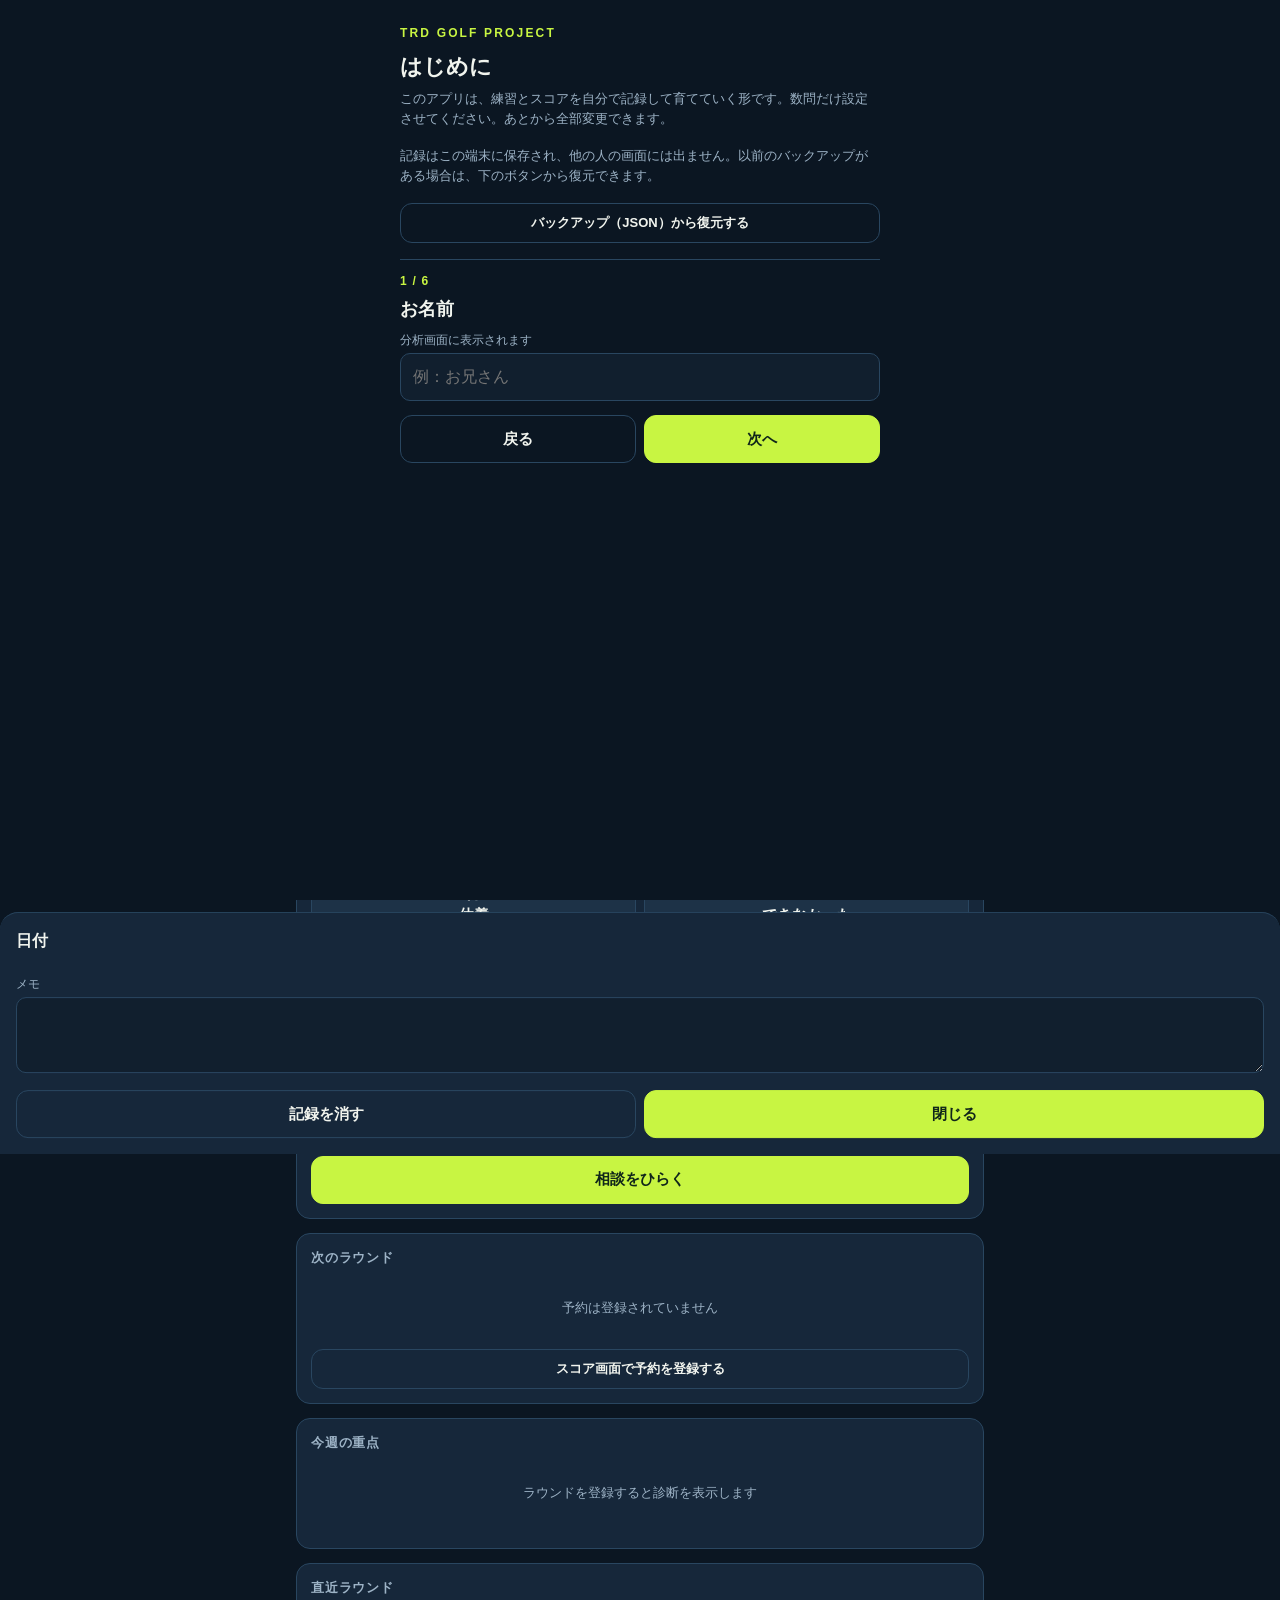
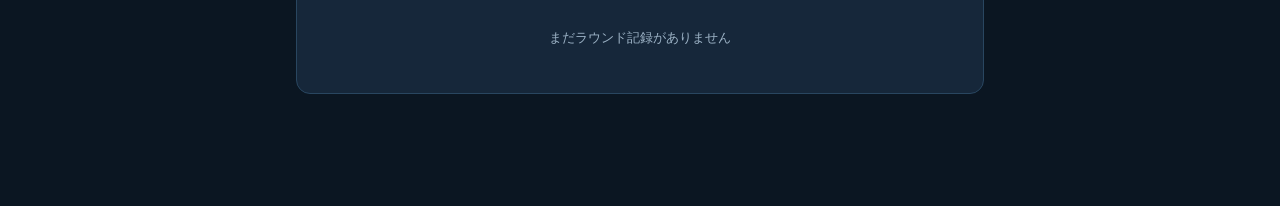
==== commit 6ec0a2ec: "記録の操作を1つの流れにし、保存済みかどうかを画面に残す 利用者から挙がった2点への対応。  1. ステータスとメモが別操作になっていた    - カードを「今日の記録」に統一し、ステータスを選ぶとメ" ====
--- a/golf/index.html
+++ b/golf/index.html
@@ -146,11 +146,12 @@
         </section>
 
         <section class="card">
-          <p class="card-title">今日のステータス</p>
+          <p class="card-title">今日の記録</p>
           <div class="btn-row" id="home-status"></div>
+          <p class="saved-state" id="home-status-state">まだ記録していません</p>
           <p class="inline-note" id="home-status-note">一部でも実施できた日は「一部だけ実施」で記録します。実施日として数えます。</p>
-          <details class="group" style="margin-top: 10px">
-            <summary>メモ・疲労度・痛みを記録する</summary>
+          <details class="group" id="home-memo-group" style="margin-top: 10px">
+            <summary id="home-memo-summary">メモ・疲労度・痛みを追加する</summary>
             <div class="group-body">
               <div class="field">
                 <label for="home-fatigue">疲労度（1:軽い 〜 5:重い）</label>
@@ -178,6 +179,8 @@
                 <textarea id="home-memo" placeholder="良かった感覚・気づき"></textarea>
               </div>
               <button class="btn-primary" id="home-memo-save">メモを保存</button>
+              <p class="saved-state" id="home-memo-state"></p>
+              <div id="home-memo-feedback"></div>
             </div>
           </details>
         </section>
@@ -247,6 +250,14 @@
         </section>
 
         <section class="card">
+          <p class="card-title">
+            <span>最近のメモ</span>
+            <span class="chip" id="memo-count">0件</span>
+          </p>
+          <div id="memo-list"></div>
+        </section>
+
+        <section class="card">
           <p class="card-title">プロジェクト設定</p>
           <div class="field">
             <label for="set-start">プロジェクト開始日</label>
@@ -263,6 +274,7 @@
             </div>
           </div>
           <button class="btn-primary" id="set-save">設定を保存</button>
+          <p class="saved-state" id="set-saved-state"></p>
         </section>
       </div>
 
@@ -307,6 +319,7 @@
           </div>
           <div id="carry-table"></div>
           <button class="btn-primary" id="carry-save" style="margin-top: 10px">キャリーを保存</button>
+          <p class="saved-state" id="carry-saved-state"></p>
           <p class="section-note">
             番手選択は「基準」ではなく「安全」で決めると手前のミスが減ります。7Iは実測135〜140ydを前提にしています。
           </p>
--- a/golf/css/style.css
+++ b/golf/css/style.css
@@ -966,6 +966,140 @@
   color: var(--lime);
 }
 
+/* ---------- 保存状態の表示 ---------- */
+.saved-state {
+  font-size: 12px;
+  margin: 8px 0 0;
+  color: var(--muted);
+  display: flex;
+  align-items: center;
+  gap: 6px;
+  min-height: 18px;
+}
+
+.saved-state.saved {
+  color: var(--lime);
+  font-weight: 700;
+}
+
+.saved-state.saved::before {
+  content: '✓';
+  font-size: 13px;
+}
+
+/* ---------- メモへの応答・メモ一覧 ---------- */
+.feedback {
+  margin-top: 12px;
+  border: 1px solid var(--lime-dark);
+  background: rgba(200, 245, 66, 0.07);
+  border-radius: 12px;
+  padding: 12px;
+}
+
+.feedback-head {
+  font-size: 14px;
+  font-weight: 800;
+  color: var(--lime);
+  margin: 0 0 6px;
+}
+
+.feedback p {
+  margin: 0 0 6px;
+  font-size: 13px;
+  line-height: 1.65;
+  color: #d6e2ec;
+}
+
+.feedback p:last-child {
+  margin-bottom: 0;
+}
+
+.memo-item {
+  width: 100%;
+  text-align: left;
+  background: var(--card-2);
+  border: 1px solid var(--line);
+  border-radius: 12px;
+  padding: 10px 12px;
+  margin-bottom: 8px;
+  min-height: 0;
+}
+
+.memo-item-head {
+  display: flex;
+  align-items: center;
+  gap: 8px;
+  margin-bottom: 4px;
+}
+
+.memo-mark {
+  width: 24px;
+  height: 24px;
+  flex: 0 0 24px;
+  border-radius: 7px;
+  display: grid;
+  place-items: center;
+  font-size: 13px;
+  font-weight: 800;
+  background: var(--card);
+  color: var(--muted);
+}
+
+.memo-mark.done {
+  background: var(--done);
+  color: #10261a;
+}
+
+.memo-mark.partial {
+  background: var(--partial);
+  color: #2b2110;
+}
+
+.memo-mark.rest {
+  background: var(--rest-color);
+  color: #0b1622;
+}
+
+.memo-mark.missed {
+  background: var(--missed);
+  color: #2b0f0b;
+}
+
+.memo-date {
+  font-size: 12px;
+  color: var(--muted);
+  flex: 1 1 auto;
+}
+
+.memo-menu {
+  font-size: 11px;
+  color: var(--muted);
+  flex: 0 0 auto;
+}
+
+.memo-text {
+  font-size: 13px;
+  line-height: 1.6;
+  color: var(--off);
+  white-space: pre-wrap;
+  word-break: break-word;
+  font-weight: 400;
+}
+
+.cal-cell .memo-dot {
+  position: absolute;
+  bottom: 3px;
+  width: 4px;
+  height: 4px;
+  border-radius: 50%;
+  background: currentColor;
+  opacity: 0.85;
+}
+
+.cal-cell {
+  position: relative;
+}
+
 /* ---------- 相談画面 ---------- */
 .consult {
   position: fixed;
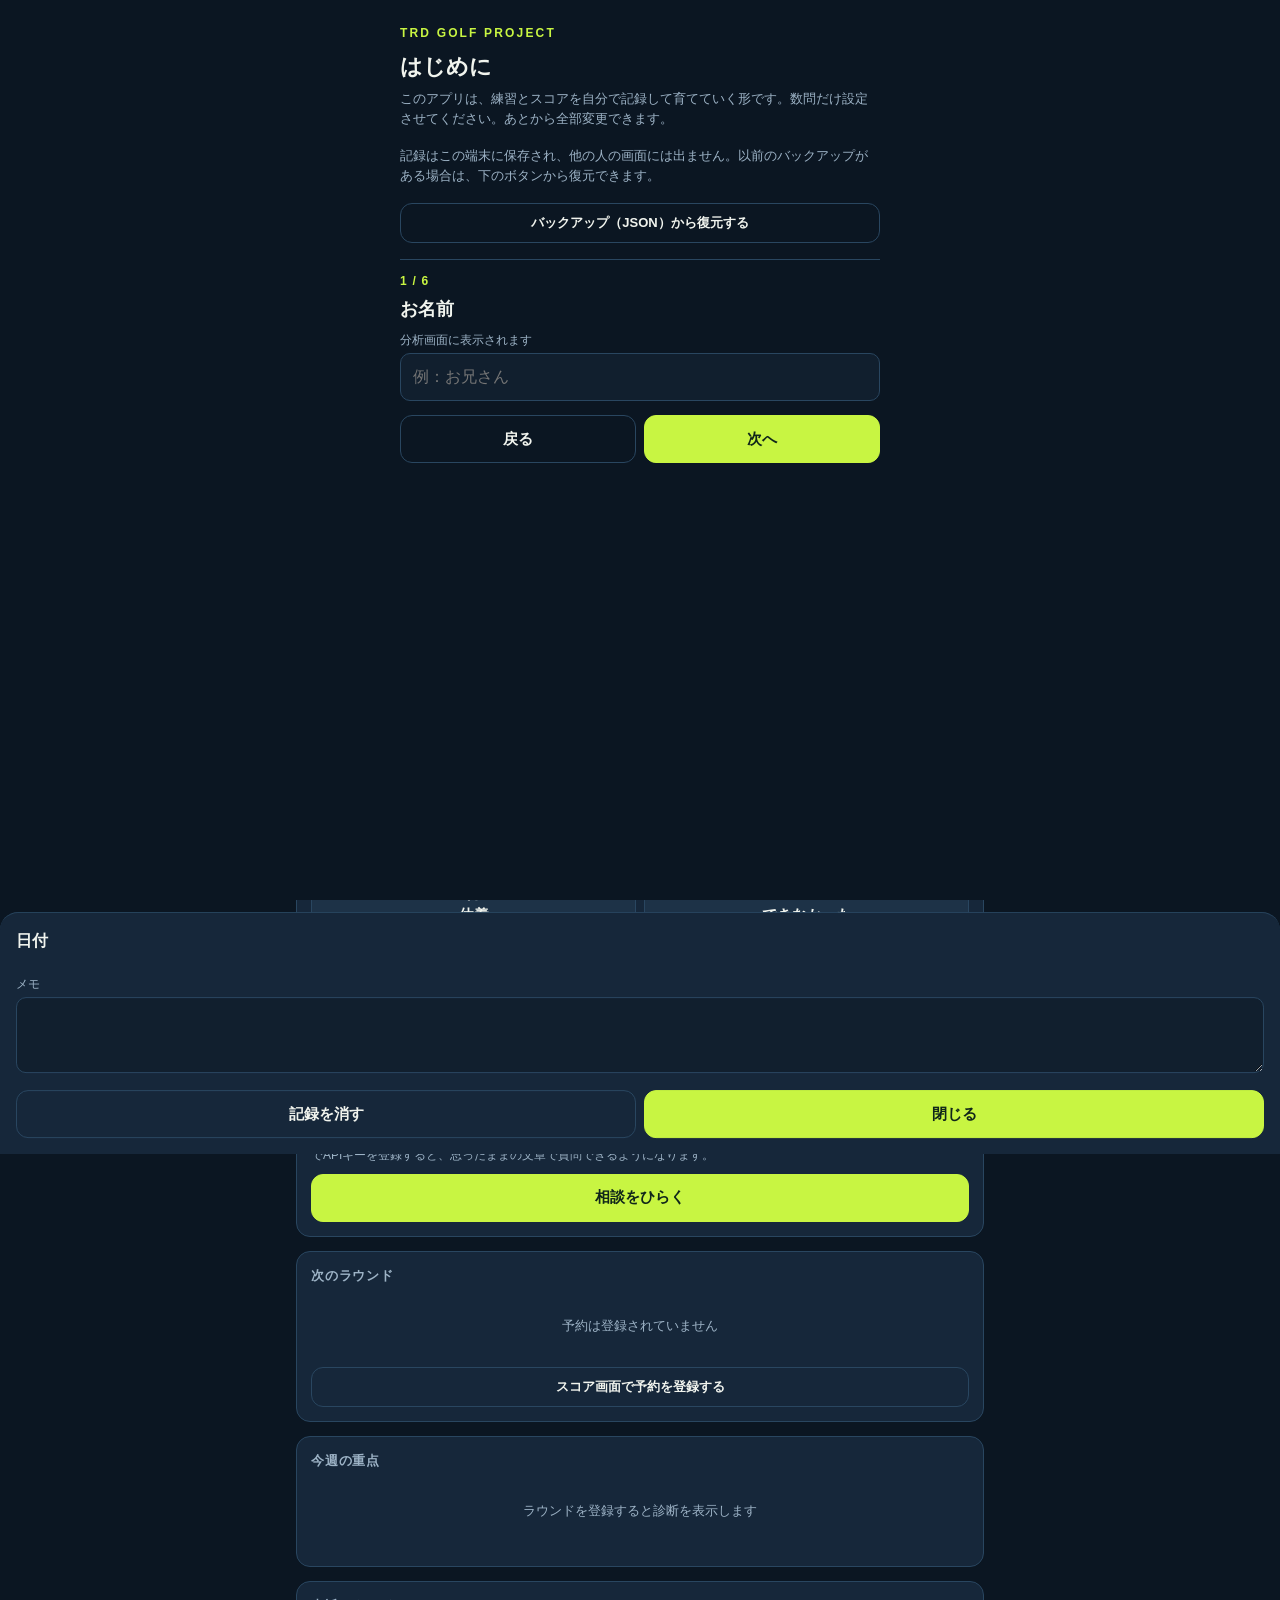
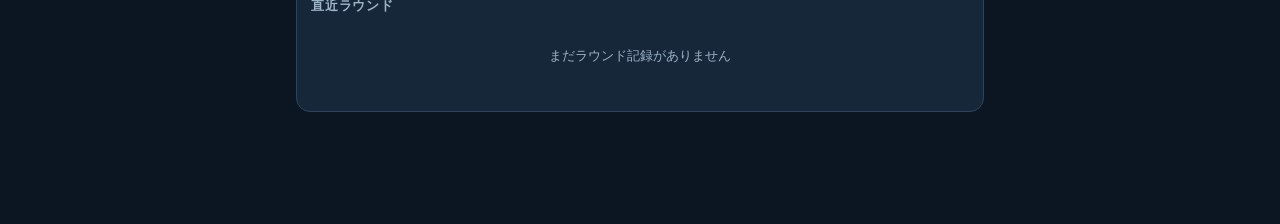
==== commit 32ab11ed: "相談画面から実際のAIへ質問できるようにした 決まった9つの質問しか選べず、返る答えも固定だったため、自由に文章を書いて AIに聞ける経路を足した。  - js/ai.js を追加。Anthropic" ====
--- a/golf/index.html
+++ b/golf/index.html
@@ -189,6 +189,7 @@
           <p class="card-title">相談する</p>
           <p class="section-note" style="margin-top: 0">
             自分の記録をもとに答えます。数字の意味が分からないとき、何をすればいいか迷ったときに使ってください。
+            分析タブでAPIキーを登録すると、思ったままの文章で質問できるようになります。
           </p>
           <button class="btn-primary" id="open-consult" style="width: 100%; margin-top: 10px">
             相談をひらく
@@ -502,7 +503,8 @@
         <section class="card" id="course-section">
           <p class="card-title">ゴルフ場（コースレート）</p>
           <p class="section-note" style="margin-top: 0">
-            コースレートとスロープを正しく入れるほど、難易度を補正した比較ができます。値はスコアカードまたは倶楽部の公式ページで確認できます。
+            コースレートは<strong>ご自身で登録</strong>します（アプリが自動で取得することはありません）。
+            よく行く3〜4コースだけ入れれば、難易度を補正した比較ができるようになります。
           </p>
           <div id="course-list-view"></div>
           <details class="group" id="course-form-group" style="margin-top: 10px">
@@ -537,6 +539,12 @@
                   <input type="number" id="co-slope" inputmode="numeric" min="55" max="155" />
                 </div>
               </div>
+              <p class="section-note" style="margin-top: 0">
+                値の調べ方：スコアカードの裏面、倶楽部の公式サイトの「コース概要」、楽天GORAのコース詳細ページのいずれかに、
+                ティーごとの数値（例：レギュラー 70.2 / スロープ 124）が載っています。
+                スロープが見つからない場合はコースレートだけでも構いません（113として計算します）。
+                分からなければ空欄のままで問題ありません。難易度の補正が入らないだけで、他の機能は使えます。
+              </p>
               <div class="field">
                 <label for="co-yards">全長（yd）</label>
                 <input type="number" id="co-yards" inputmode="numeric" min="3000" max="8000" />
@@ -660,6 +668,41 @@
               <div class="btn-row">
                 <button class="btn-ghost" id="cloud-config-clear">設定を消す</button>
                 <button class="btn-primary" id="cloud-config-save">保存して接続</button>
+              </div>
+            </div>
+          </details>
+        </section>
+
+        <section class="card">
+          <p class="card-title">AIに相談する設定</p>
+          <div id="ai-status"></div>
+          <details class="group" id="ai-setup-group" style="margin-top: 10px">
+            <summary>APIキーを登録する</summary>
+            <div class="group-body">
+              <p class="section-note" style="margin-top: 0">
+                登録すると、相談画面で自由に文章を書いて質問できるようになります。未登録のままでも、選択式の質問には
+                これまでどおり答えます（こちらは通信しません）。
+              </p>
+              <p class="section-note">
+                キーは <b>console.anthropic.com</b> で自分のアカウントを作り、「API keys」から発行します。
+                発行したキーはこの端末にだけ保存され、クラウド同期には載せません。他人に見せないでください。
+              </p>
+              <p class="section-note">
+                質問するたびに、その時点の記録の要約（スコア・練習・メモ）がAIへ送られ、
+                <b>自分のアカウントに料金がかかります</b>。1回あたり数円程度ですが、無料ではありません。
+              </p>
+              <div class="field">
+                <label for="ai-key">APIキー</label>
+                <input type="password" id="ai-key" placeholder="sk-ant-..." autocomplete="off" />
+              </div>
+              <div class="field">
+                <label for="ai-model">使うモデル</label>
+                <select id="ai-model"></select>
+              </div>
+              <p class="section-note" id="ai-price"></p>
+              <div class="btn-row">
+                <button class="btn-ghost" id="ai-key-clear" type="button">キーを消す</button>
+                <button class="btn-primary" id="ai-key-save" type="button">保存する</button>
               </div>
             </div>
           </details>
@@ -684,7 +727,8 @@
         <section class="card">
           <p class="card-title">データ管理</p>
           <p class="section-note" style="margin-top: 0">
-            入力データはこの端末のブラウザ内だけに保存され、外部へは送信されません。機種変更やブラウザ履歴の削除で消えるため、時々バックアップを取ってください。
+            入力データはこの端末のブラウザ内だけに保存されます。外部へ出るのは、クラウド同期を設定したときと、AIに相談したとき（記録の要約のみ）だけです。
+            機種変更やブラウザ履歴の削除で消えるため、時々バックアップを取ってください。
           </p>
           <div class="btn-row" style="margin-top: 10px">
             <button id="data-export">JSONを書き出す</button>
@@ -743,8 +787,18 @@
       </div>
       <div class="consult-log" id="consult-log"></div>
       <div class="consult-foot">
-        <p class="consult-hint">聞きたいことを選んでください</p>
+        <p class="consult-hint" id="consult-hint">聞きたいことを選んでください</p>
         <div class="consult-chips" id="consult-chips"></div>
+        <form class="consult-composer" id="consult-composer" hidden>
+          <textarea
+            id="consult-input"
+            rows="1"
+            placeholder="聞きたいことを書いてください"
+            enterkeyhint="send"
+          ></textarea>
+          <button class="consult-send" id="consult-send" type="submit" aria-label="送信">送信</button>
+          <button class="consult-stop" id="consult-stop" type="button" hidden>止める</button>
+        </form>
         <button class="btn-small" id="consult-copy" style="width: 100%; margin-top: 8px">
           この内容をコピー（ChatGPTなどに貼る用）
         </button>
--- a/golf/css/style.css
+++ b/golf/css/style.css
@@ -24,6 +24,31 @@
   -webkit-tap-highlight-color: transparent;
 }
 
+/*
+ * iOS Safariは同じ場所を素早く2回叩くと拡大する（ダブルタップズーム）。
+ * 要素を個別に指定すると、ボタンの縁や余白を叩いたときに効かないため、
+ * ページ全体で無効にする。指2本でのピンチ拡大は manipulation でも残る。
+ */
+* {
+  touch-action: manipulation;
+}
+
+button,
+summary,
+label.step,
+label.focus-option,
+.tab,
+.cal-cell,
+.consult-chip,
+.weekday-btn,
+.setup-choice,
+.memo-item,
+.status-btn {
+  user-select: none;
+  -webkit-user-select: none;
+  -webkit-touch-callout: none;
+}
+
 html,
 body {
   margin: 0;
@@ -732,11 +757,31 @@
 }
 
 .counter-value {
-  min-width: 34px;
+  width: 54px;
+  min-width: 54px;
+  min-height: 44px;
   text-align: center;
   font-size: 20px;
   font-weight: 800;
   font-variant-numeric: tabular-nums;
+  background: var(--navy-2);
+  border: 1px solid var(--line);
+  border-radius: 10px;
+  color: var(--off);
+  padding: 4px;
+  /* iOSで入力時に拡大しないよう16px以上を保つ */
+}
+
+.counter-value:focus {
+  outline: 2px solid var(--lime-dark);
+  border-color: var(--lime-dark);
+}
+
+/* 数字入力の上下ボタンは出さない（±ボタンがあるため） */
+.counter-value::-webkit-outer-spin-button,
+.counter-value::-webkit-inner-spin-button {
+  -webkit-appearance: none;
+  margin: 0;
 }
 
 /* ---------- キャリー表 ---------- */
@@ -1209,6 +1254,19 @@
   overflow-y: auto;
 }
 
+/* AI利用時：例は横1行だけにして、入力欄と本文の場所を空ける */
+.consult-chips.compact {
+  flex-wrap: nowrap;
+  overflow-x: auto;
+  max-height: none;
+  padding-bottom: 2px;
+  scrollbar-width: none;
+}
+
+.consult-chips.compact::-webkit-scrollbar {
+  display: none;
+}
+
 .consult-chip {
   min-height: 40px;
   border-radius: 999px;
@@ -1223,6 +1281,72 @@
 
 .consult-chip.used {
   opacity: 0.55;
+}
+
+/* AIへ自由に書いて送る欄。キー未設定のときは hidden で出さない。 */
+.consult-composer {
+  display: flex;
+  align-items: flex-end;
+  gap: 8px;
+  margin-top: 10px;
+}
+
+.consult-composer[hidden] {
+  display: none;
+}
+
+.consult-composer textarea {
+  flex: 1 1 auto;
+  min-height: 44px;
+  max-height: 120px;
+  border-radius: 14px;
+  border: 1px solid var(--line);
+  background: var(--card-2);
+  color: var(--off);
+  font-size: 16px; /* 16px未満だとiOSが入力時に拡大する */
+  line-height: 1.5;
+  padding: 11px 14px;
+  resize: none;
+}
+
+.consult-send,
+.consult-stop {
+  flex: 0 0 auto;
+  min-height: 44px;
+  padding: 0 16px;
+  border-radius: 14px;
+  border: none;
+  font-size: 14px;
+  font-weight: 700;
+}
+
+.consult-send {
+  background: var(--lime);
+  color: #10261a;
+}
+
+.consult-send:disabled {
+  opacity: 0.45;
+}
+
+.consult-stop {
+  background: var(--card-2);
+  border: 1px solid var(--line);
+  color: var(--off);
+}
+
+.consult-stop[hidden] {
+  display: none;
+}
+
+.bubble.thinking {
+  color: var(--muted);
+  font-style: normal;
+}
+
+.bubble.error {
+  border-color: var(--missed);
+  color: var(--missed);
 }
 
 /* ---------- 初回セットアップ ---------- */
